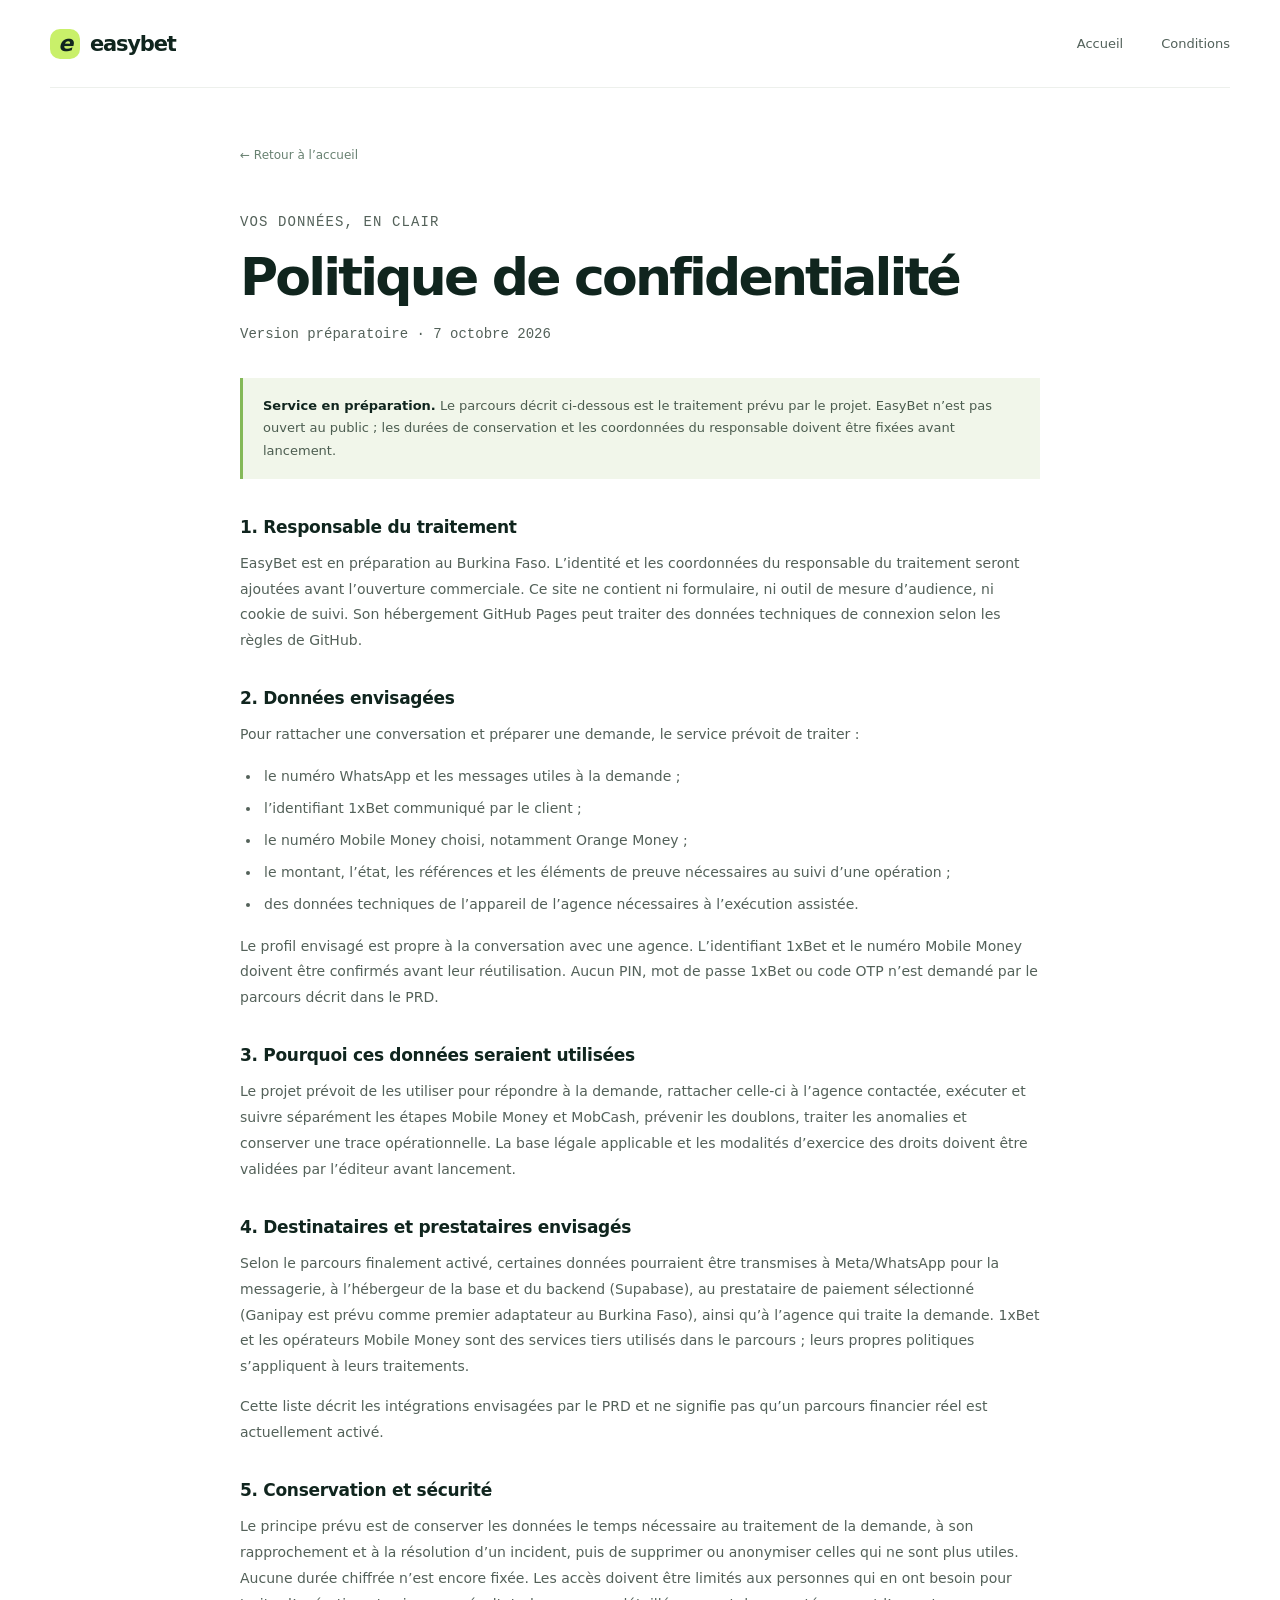
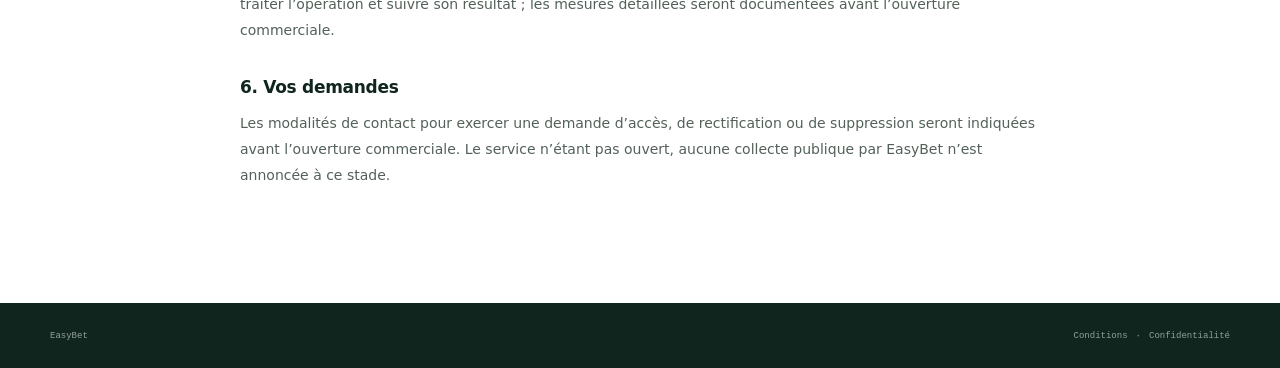
==== privacy/index.html @ e8a8ecd9 "Publish EasyBet static site" ====
<!doctype html>
<html lang="fr">
<head>
  <meta charset="utf-8">
  <meta name="viewport" content="width=device-width, initial-scale=1">
  <meta name="theme-color" content="#10251e">
  <title>Politique de confidentialité — EasyBet</title>
  <link rel="stylesheet" href="../assets/site.css">
</head>
<body class="legal-page">
  <header class="topbar wrap"><a class="brand" href="../"><span class="brand-mark">e</span> easybet</a><nav aria-label="Navigation principale"><a href="../">Accueil</a><a href="../terms/">Conditions</a></nav></header>
  <main class="legal wrap"><a class="back-link" href="../">← Retour à l’accueil</a><p class="eyebrow">VOS DONNÉES, EN CLAIR</p><h1>Politique de confidentialité</h1><p class="legal-date">Version préparatoire · 7 octobre 2026</p>
    <div class="notice"><b>Service en préparation.</b> Le parcours décrit ci-dessous est le traitement prévu par le projet. EasyBet n’est pas ouvert au public ; les durées de conservation et les coordonnées du responsable doivent être fixées avant lancement.</div>
    <h2>1. Responsable du traitement</h2><p>EasyBet est en préparation au Burkina Faso. L’identité et les coordonnées du responsable du traitement seront ajoutées avant l’ouverture commerciale. Ce site ne contient ni formulaire, ni outil de mesure d’audience, ni cookie de suivi. Son hébergement GitHub Pages peut traiter des données techniques de connexion selon les règles de GitHub.</p>
    <h2>2. Données envisagées</h2><p>Pour rattacher une conversation et préparer une demande, le service prévoit de traiter :</p><ul><li>le numéro WhatsApp et les messages utiles à la demande ;</li><li>l’identifiant 1xBet communiqué par le client ;</li><li>le numéro Mobile Money choisi, notamment Orange Money ;</li><li>le montant, l’état, les références et les éléments de preuve nécessaires au suivi d’une opération ;</li><li>des données techniques de l’appareil de l’agence nécessaires à l’exécution assistée.</li></ul><p>Le profil envisagé est propre à la conversation avec une agence. L’identifiant 1xBet et le numéro Mobile Money doivent être confirmés avant leur réutilisation. Aucun PIN, mot de passe 1xBet ou code OTP n’est demandé par le parcours décrit dans le PRD.</p>
    <h2>3. Pourquoi ces données seraient utilisées</h2><p>Le projet prévoit de les utiliser pour répondre à la demande, rattacher celle-ci à l’agence contactée, exécuter et suivre séparément les étapes Mobile Money et MobCash, prévenir les doublons, traiter les anomalies et conserver une trace opérationnelle. La base légale applicable et les modalités d’exercice des droits doivent être validées par l’éditeur avant lancement.</p>
    <h2>4. Destinataires et prestataires envisagés</h2><p>Selon le parcours finalement activé, certaines données pourraient être transmises à Meta/WhatsApp pour la messagerie, à l’hébergeur de la base et du backend (Supabase), au prestataire de paiement sélectionné (Ganipay est prévu comme premier adaptateur au Burkina Faso), ainsi qu’à l’agence qui traite la demande. 1xBet et les opérateurs Mobile Money sont des services tiers utilisés dans le parcours ; leurs propres politiques s’appliquent à leurs traitements.</p><p>Cette liste décrit les intégrations envisagées par le PRD et ne signifie pas qu’un parcours financier réel est actuellement activé.</p>
    <h2>5. Conservation et sécurité</h2><p>Le principe prévu est de conserver les données le temps nécessaire au traitement de la demande, à son rapprochement et à la résolution d’un incident, puis de supprimer ou anonymiser celles qui ne sont plus utiles. Aucune durée chiffrée n’est encore fixée. Les accès doivent être limités aux personnes qui en ont besoin pour traiter l’opération et suivre son résultat ; les mesures détaillées seront documentées avant l’ouverture commerciale.</p>
    <h2>6. Vos demandes</h2><p>Les modalités de contact pour exercer une demande d’accès, de rectification ou de suppression seront indiquées avant l’ouverture commerciale. Le service n’étant pas ouvert, aucune collecte publique par EasyBet n’est annoncée à ce stade.</p>
  </main>
  <footer class="footer"><div class="wrap footer-bottom"><a href="../">EasyBet</a><span><a href="../terms/">Conditions</a> · <a href="../privacy/">Confidentialité</a></span></div></footer>
</body>
</html>
---- assets/site.css ----
:root{--ink:#10251e;--green:#256c4b;--lime:#c9f06a;--paper:#f6f7f1;--muted:#75817b;--line:#dce3db;--white:#fff;--mono:ui-monospace,SFMono-Regular,Menlo,monospace;--body:system-ui,-apple-system,"Segoe UI",sans-serif;--display:system-ui,-apple-system,"Segoe UI",sans-serif}*{box-sizing:border-box}html{scroll-behavior:smooth}body{margin:0;background:var(--paper);color:var(--ink);font-family:var(--body);-webkit-font-smoothing:antialiased}a{color:inherit;text-decoration:none}.wrap{width:min(1180px,calc(100% - 64px));margin:auto}.topbar{height:88px;display:flex;align-items:center;justify-content:space-between}.brand{display:inline-flex;align-items:center;gap:10px;font:800 21px var(--display);letter-spacing:-1.2px}.brand-mark{width:30px;height:30px;border-radius:10px;background:var(--lime);display:inline-grid;place-items:center;color:var(--ink);font:800 22px var(--display);font-style:italic}.topbar nav{display:flex;align-items:center;gap:38px;font-size:13px;color:#52615a}.topbar nav a:hover,.footer a:hover{color:var(--green)}.topbar .nav-cta{padding:12px 17px;border:1px solid var(--line);border-radius:4px;color:var(--ink);font-weight:600}.nav-cta span{margin-left:12px;color:var(--green)}.hero{min-height:610px;display:grid;grid-template-columns:1.02fr .98fr;align-items:center;position:relative;padding:25px 0 70px}.hero-copy{padding:25px 0 0}.eyebrow{font:500 10px var(--mono);letter-spacing:1.1px;color:var(--green);margin:0 0 22px}.pulse{width:7px;height:7px;display:inline-block;background:#73bb54;border-radius:50%;margin:0 8px 1px 0;box-shadow:0 0 0 4px #73bb541a}.hero h1,.section h2,.feature-band h2,.pilot h2,.legal h1{font:700 clamp(44px,5.3vw,72px)/1.05 var(--display);letter-spacing:-4px;margin:0}.hero h1 em{color:var(--green);font-style:normal}.lede{max-width:470px;color:#5e6a63;line-height:1.75;font-size:16px;margin:25px 0 28px}.button{display:inline-flex;gap:40px;align-items:center;padding:15px 19px;background:var(--ink);color:white;border-radius:3px;font-size:13px;font-weight:600}.button span{color:var(--lime);font-size:18px}.hero-note{font:11px var(--mono);color:#839088;margin:14px 0}.phone-stage{height:475px;display:grid;place-items:center;position:relative}.orb{position:absolute;border-radius:50%;filter:blur(1px)}.orb-one{width:380px;height:380px;background:#deedcf;right:2%;top:10%}.orb-two{width:275px;height:275px;border:1px solid #b7d296;right:13%;top:20%;background:#d5e8c8a1}.phone{width:278px;height:446px;background:white;border:7px solid #172b23;border-radius:32px;position:relative;z-index:1;box-shadow:0 28px 55px #14261d24;overflow:hidden}.phone-top{height:23px;padding:4px 15px 0;display:flex;justify-content:space-between;font:9px var(--mono)}.chat-head{height:57px;border-bottom:1px solid #eef1ed;display:flex;align-items:center;padding:0 13px;gap:9px;font-size:11px}.avatar{height:31px;width:31px;background:var(--green);color:white;display:grid;place-items:center;border-radius:50%;font:700 18px var(--display)}.chat-head b,.chat-head small,.status-card b,.status-card small{display:block}.chat-head small{font-size:9px;color:#8b948e;margin-top:3px}.dots{margin-left:auto;color:#789080;letter-spacing:2px}.chat-body{height:318px;background:#edf3eb;padding:14px 10px;display:flex;flex-direction:column;gap:9px}.day{text-align:center;font:8px var(--mono);color:#87958b;margin:2px 0 4px}.bubble{position:relative;max-width:86%;padding:9px 10px 18px;border-radius:10px;font-size:10px;line-height:1.45;box-shadow:0 1px 1px #0000000d}.bubble small{position:absolute;right:7px;bottom:4px;font:7px var(--mono);color:#92a097}.incoming{background:white;align-self:flex-start;border-top-left-radius:3px}.outgoing{background:#d8f5b8;align-self:flex-end;border-top-right-radius:3px}.status-card{display:flex;align-items:center;gap:8px;background:#fff;border:1px solid #dce5da;border-radius:8px;padding:9px;margin-top:1px}.status-icon{width:24px;height:24px;border-radius:50%;display:grid;place-items:center;background:#f4f8ee;color:var(--green);font-weight:700}.status-card b{font-size:9px}.status-card small{font-size:8px;color:#849087;margin-top:3px}.chat-input{height:42px;display:flex;align-items:center;justify-content:space-between;padding:0 10px;font-size:9px;color:#a1aaa3}.send{width:23px;height:23px;display:grid;place-items:center;border-radius:50%;background:var(--green);color:white;font-size:15px}.float-tag{position:absolute;z-index:2;right:0;bottom:33px;padding:12px 14px;background:#fff;border-radius:4px;box-shadow:0 12px 30px #12251c19;font-size:10px;font-weight:600}.float-tag span{color:#68a249;margin-right:7px}.hero-index{position:absolute;left:0;bottom:28px;display:flex;align-items:center;gap:10px;font:9px var(--mono);color:#839088}.index-line{width:75px;height:1px;background:#b5c0b7}.hero-index span:first-child{color:var(--green)}.trust-strip{background:#e9eee6;border-top:1px solid #e1e8dd;border-bottom:1px solid #e1e8dd}.trust-inner{height:83px;display:flex;align-items:center;gap:26px;color:#627067}.trust-inner>span{font:9px var(--mono);letter-spacing:.8px;margin-right:auto}.trust-inner b{font:600 13px var(--display);color:var(--ink)}.trust-inner i{height:4px;width:4px;border-radius:50%;background:#a5b39f}.section{padding-top:110px;padding-bottom:120px}.section-heading{display:flex;align-items:end;justify-content:space-between;margin-bottom:50px}.section-heading .eyebrow{margin-bottom:18px}.section h2{font-size:50px;letter-spacing:-2.7px}.steps{display:grid;grid-template-columns:repeat(3,1fr);border-top:1px solid var(--line)}.steps article{position:relative;padding:28px 32px 0 0;min-height:230px}.steps article+article{padding-left:32px;border-left:1px solid var(--line)}.step-no{font:10px var(--mono);color:#94a096}.step-icon{width:43px;height:43px;border:1px solid #cad5c9;border-radius:50%;display:grid;place-items:center;color:var(--green);font-size:20px;margin:25px 0 18px}.steps h3{font:700 17px var(--display);margin:0 0 10px}.steps p{max-width:290px;font-size:13px;line-height:1.7;color:#758078;margin:0}.feature-band{background:var(--ink);color:white;padding:90px 0 100px;overflow:hidden}.feature-grid{display:grid;grid-template-columns:1fr 1fr .8fr;align-items:center;gap:45px}.feature-band .eyebrow{color:var(--lime)}.feature-band h2{font-size:47px;letter-spacing:-2.7px}.feature-copy>p{color:#c2cdc4;font-size:14px;line-height:1.8;margin:0 0 28px;max-width:420px}.feature-points{display:grid;gap:13px;font-size:11px;color:#e4eae4}.feature-points b{font:10px var(--mono);color:var(--lime);margin-right:11px}.feature-graphic{height:265px;position:relative;display:grid;place-items:center}.ring{position:absolute;border:1px solid #658071;border-radius:50%;aspect-ratio:1}.ring-a{width:128px}.ring-b{width:195px;border-style:dashed}.ring-c{width:258px;border-color:#314b3d}.graphic-core{width:62px;height:62px;background:var(--lime);border-radius:20px;display:grid;place-items:center;font:800 39px var(--display);font-style:italic;color:var(--ink);z-index:1}.graphic-label{position:absolute;font:8px var(--mono);letter-spacing:1px;color:#b4c8b7;background:var(--ink);padding:5px}.label-top{top:17px;right:21px}.label-bottom{bottom:20px;left:2px}.pilot{padding-top:100px;padding-bottom:105px}.pilot-card{background:#e8eedf;border-radius:5px;padding:45px 55px;display:flex;justify-content:space-between;align-items:center;min-height:240px}.pilot-card .eyebrow{margin-bottom:14px}.pilot h2{font-size:34px;letter-spacing:-1.6px}.pilot-card p:not(.eyebrow){max-width:630px;color:#66746a;line-height:1.7;font-size:13px;margin:13px 0 0}.pilot-stamp{width:87px;height:87px;border:1px solid #b0c09e;border-radius:50%;display:flex;flex-direction:column;align-items:center;justify-content:center;transform:rotate(-9deg);color:var(--green)}.pilot-stamp span{font:800 24px var(--display);letter-spacing:-2px}.pilot-stamp small{font:7px var(--mono);text-align:center;letter-spacing:.6px}.footer{background:#10251e;color:white;padding:34px 0 0}.footer-top{display:flex;align-items:center;padding-bottom:30px;border-bottom:1px solid #ffffff24}.footer .brand{font-size:18px}.footer .brand-mark{width:26px;height:26px;font-size:19px}.footer-top>p{color:#a7b6aa;font-size:11px;margin-left:25px}.footer-top nav{margin-left:auto;display:flex;gap:24px;font-size:10px;color:#c4cec5}.footer-bottom{min-height:54px;display:flex;align-items:center;justify-content:space-between;color:#91a196;font:9px var(--mono)}.footer-bottom a{color:inherit}.legal-page{background:#fff}.legal-page .topbar{border-bottom:1px solid #edf0ec}.legal{max-width:800px;padding:56px 0 100px}.back-link{font-size:12px;color:#688171;display:inline-block;margin-bottom:48px}.legal .eyebrow{margin-bottom:14px}.legal h1{font-size:52px;letter-spacing:-2.8px}.legal-date{font:10px var(--mono);color:#849088;margin:18px 0 30px}.notice{padding:17px 20px;background:#f1f6ea;border-left:3px solid #84b958;font-size:13px;line-height:1.7;color:#4c5d50;margin-bottom:38px}.notice b{color:var(--ink)}.legal h2{font:700 17px var(--display);letter-spacing:-.3px;margin:34px 0 10px}.legal p,.legal li{font-size:14px;line-height:1.85;color:#536159}.legal ul{padding-left:21px}.legal li{padding-left:3px;margin:6px 0}.legal-contact{border-top:1px solid #e1e7e1;margin-top:42px;padding-top:22px}.legal-contact b{font:700 12px var(--display)}.legal-contact p{font-size:12px;color:#77837b}.legal-page .footer{padding:0}.legal-page .footer-bottom{min-height:65px}.legal-page .footer-bottom span{display:flex;gap:8px;align-items:center}

@media(max-width:760px){.wrap{width:min(100% - 38px,560px)}.topbar{height:70px}.topbar nav{gap:16px}.topbar nav>a:not(.nav-cta){display:none}.topbar .nav-cta{font-size:11px;padding:10px 12px}.hero{grid-template-columns:1fr;padding-top:36px;padding-bottom:62px}.hero-copy{padding-top:0}.hero h1{font-size:49px;letter-spacing:-2.8px}.lede{font-size:14px}.phone-stage{height:440px;margin-top:8px}.orb-one{right:6%;width:320px;height:320px}.orb-two{right:15%;width:245px;height:245px}.phone{transform:scale(.93)}.float-tag{right:1%;bottom:10px}.hero-index{bottom:15px}.trust-inner{height:auto;padding:20px 0;flex-wrap:wrap;gap:12px 17px}.trust-inner>span{width:100%;margin-bottom:3px}.trust-inner b{font-size:11px}.section{padding-top:76px;padding-bottom:80px}.section-heading{display:block;margin-bottom:30px}.section h2{font-size:42px}.steps{grid-template-columns:1fr}.steps article,.steps article+article{min-height:0;padding:22px 0 25px;border-left:0;border-bottom:1px solid var(--line)}.step-icon{margin:14px 0}.steps p{max-width:440px}.feature-band{padding:70px 0}.feature-grid{grid-template-columns:1fr;gap:30px}.feature-band h2{font-size:42px}.feature-graphic{height:225px;grid-row:3}.ring-a{width:112px}.ring-b{width:170px}.ring-c{width:225px}.pilot{padding:65px 0}.pilot-card{padding:31px 25px;align-items:flex-start;gap:20px}.pilot h2{font-size:28px}.pilot-card p:not(.eyebrow){font-size:12px}.pilot-stamp{flex:0 0 66px;width:66px;height:66px}.pilot-stamp span{font-size:18px}.pilot-stamp small{font-size:6px}.footer-top{align-items:flex-start;flex-wrap:wrap;gap:9px}.footer-top>p{width:100%;order:2;margin:2px 0 8px}.footer-top nav{margin-left:auto;gap:13px;align-self:center;font-size:9px}.footer-bottom{font-size:8px}.legal{padding:37px 0 70px}.back-link{margin-bottom:36px}.legal h1{font-size:40px;letter-spacing:-2px}.legal p,.legal li{font-size:13px}}

@media(prefers-reduced-motion:reduce){html{scroll-behavior:auto}}
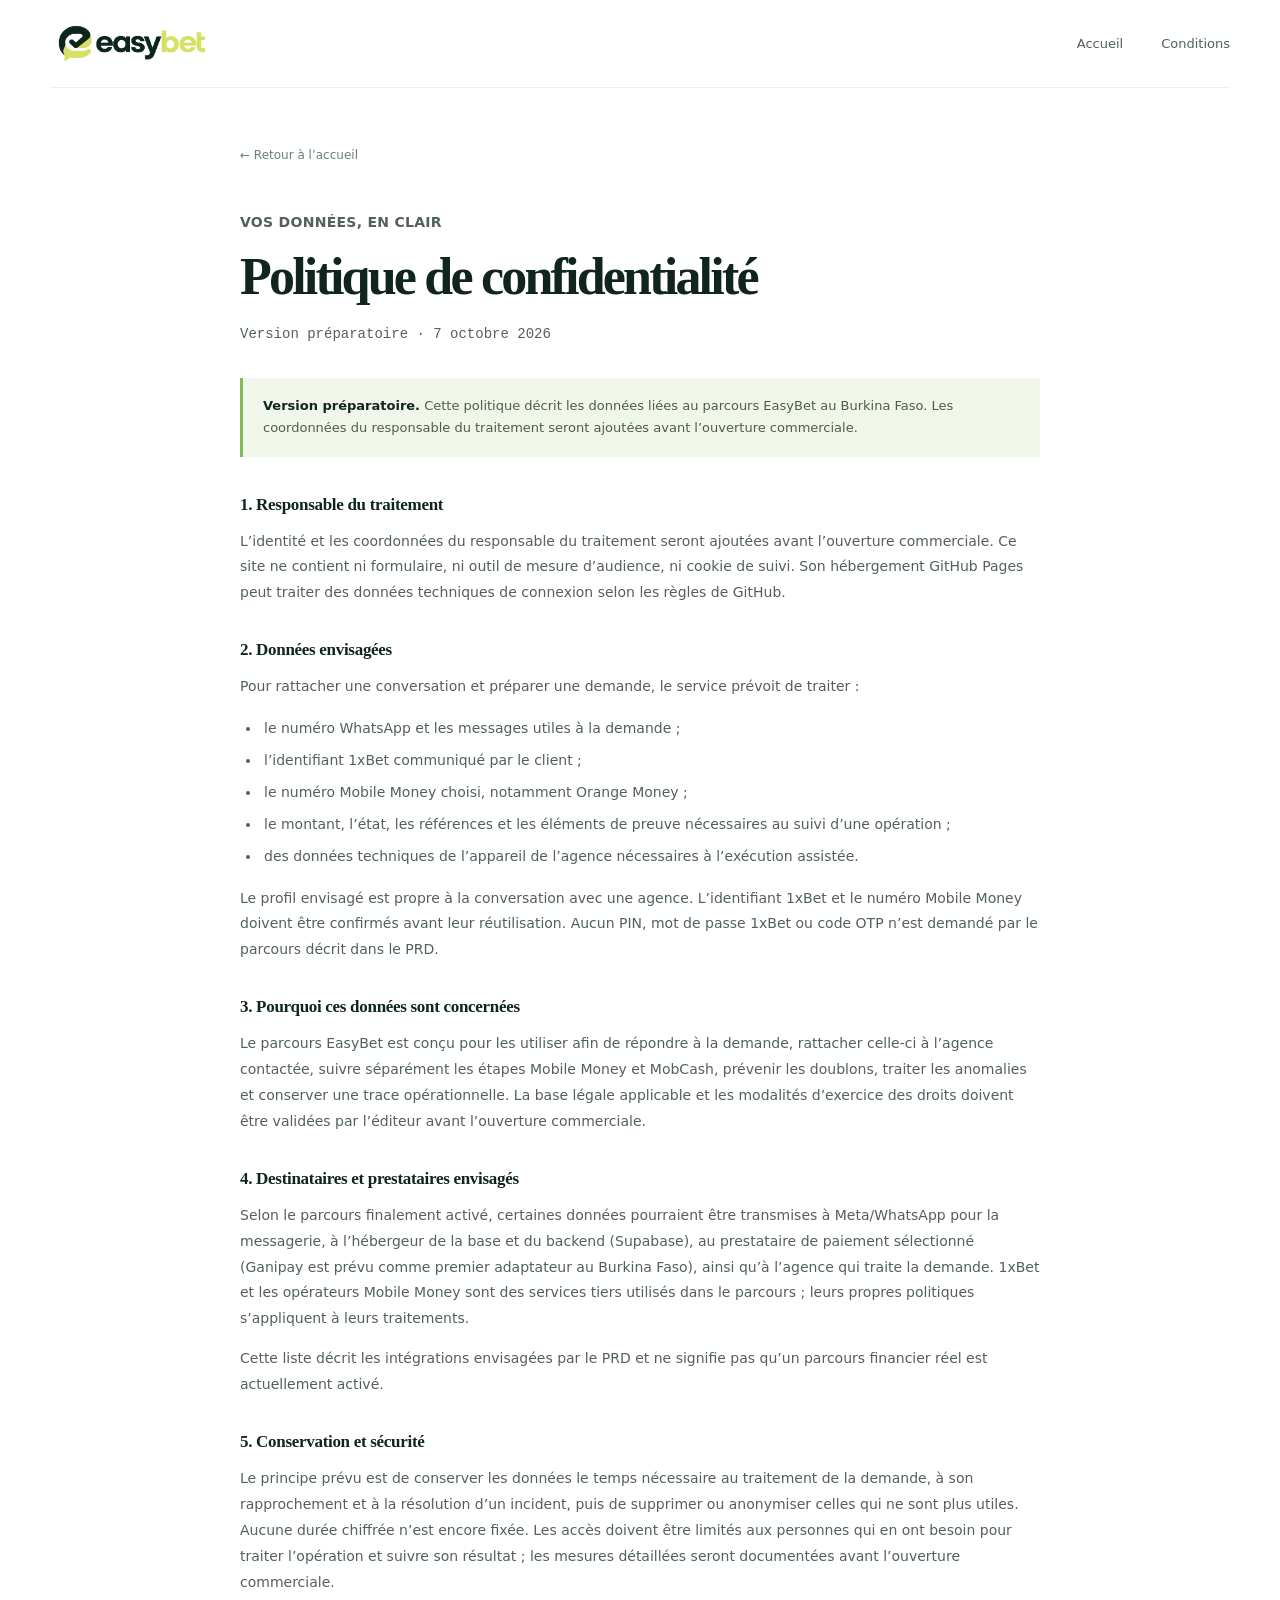
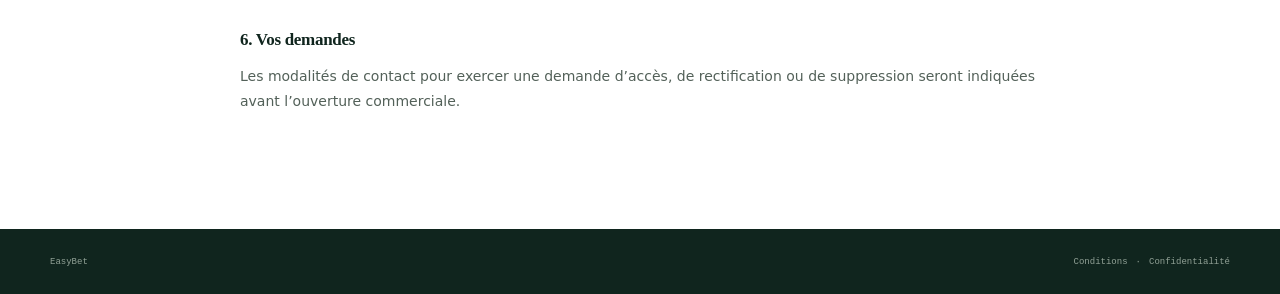
==== commit e4fc5ac7: "Refresh EasyBet landing and branding" ====
--- a/privacy/index.html
+++ b/privacy/index.html
@@ -8,15 +8,15 @@
   <link rel="stylesheet" href="../assets/site.css">
 </head>
 <body class="legal-page">
-  <header class="topbar wrap"><a class="brand" href="../"><span class="brand-mark">e</span> easybet</a><nav aria-label="Navigation principale"><a href="../">Accueil</a><a href="../terms/">Conditions</a></nav></header>
+  <header class="topbar wrap"><a class="brand brand-image" href="../"><img src="../assets/easybet-logo.png" width="2172" height="724" alt="EasyBet"></a><nav aria-label="Navigation principale"><a href="../">Accueil</a><a href="../terms/">Conditions</a></nav></header>
   <main class="legal wrap"><a class="back-link" href="../">← Retour à l’accueil</a><p class="eyebrow">VOS DONNÉES, EN CLAIR</p><h1>Politique de confidentialité</h1><p class="legal-date">Version préparatoire · 7 octobre 2026</p>
-    <div class="notice"><b>Service en préparation.</b> Le parcours décrit ci-dessous est le traitement prévu par le projet. EasyBet n’est pas ouvert au public ; les durées de conservation et les coordonnées du responsable doivent être fixées avant lancement.</div>
-    <h2>1. Responsable du traitement</h2><p>EasyBet est en préparation au Burkina Faso. L’identité et les coordonnées du responsable du traitement seront ajoutées avant l’ouverture commerciale. Ce site ne contient ni formulaire, ni outil de mesure d’audience, ni cookie de suivi. Son hébergement GitHub Pages peut traiter des données techniques de connexion selon les règles de GitHub.</p>
+    <div class="notice"><b>Version préparatoire.</b> Cette politique décrit les données liées au parcours EasyBet au Burkina Faso. Les coordonnées du responsable du traitement seront ajoutées avant l’ouverture commerciale.</div>
+    <h2>1. Responsable du traitement</h2><p>L’identité et les coordonnées du responsable du traitement seront ajoutées avant l’ouverture commerciale. Ce site ne contient ni formulaire, ni outil de mesure d’audience, ni cookie de suivi. Son hébergement GitHub Pages peut traiter des données techniques de connexion selon les règles de GitHub.</p>
     <h2>2. Données envisagées</h2><p>Pour rattacher une conversation et préparer une demande, le service prévoit de traiter :</p><ul><li>le numéro WhatsApp et les messages utiles à la demande ;</li><li>l’identifiant 1xBet communiqué par le client ;</li><li>le numéro Mobile Money choisi, notamment Orange Money ;</li><li>le montant, l’état, les références et les éléments de preuve nécessaires au suivi d’une opération ;</li><li>des données techniques de l’appareil de l’agence nécessaires à l’exécution assistée.</li></ul><p>Le profil envisagé est propre à la conversation avec une agence. L’identifiant 1xBet et le numéro Mobile Money doivent être confirmés avant leur réutilisation. Aucun PIN, mot de passe 1xBet ou code OTP n’est demandé par le parcours décrit dans le PRD.</p>
-    <h2>3. Pourquoi ces données seraient utilisées</h2><p>Le projet prévoit de les utiliser pour répondre à la demande, rattacher celle-ci à l’agence contactée, exécuter et suivre séparément les étapes Mobile Money et MobCash, prévenir les doublons, traiter les anomalies et conserver une trace opérationnelle. La base légale applicable et les modalités d’exercice des droits doivent être validées par l’éditeur avant lancement.</p>
+    <h2>3. Pourquoi ces données sont concernées</h2><p>Le parcours EasyBet est conçu pour les utiliser afin de répondre à la demande, rattacher celle-ci à l’agence contactée, suivre séparément les étapes Mobile Money et MobCash, prévenir les doublons, traiter les anomalies et conserver une trace opérationnelle. La base légale applicable et les modalités d’exercice des droits doivent être validées par l’éditeur avant l’ouverture commerciale.</p>
     <h2>4. Destinataires et prestataires envisagés</h2><p>Selon le parcours finalement activé, certaines données pourraient être transmises à Meta/WhatsApp pour la messagerie, à l’hébergeur de la base et du backend (Supabase), au prestataire de paiement sélectionné (Ganipay est prévu comme premier adaptateur au Burkina Faso), ainsi qu’à l’agence qui traite la demande. 1xBet et les opérateurs Mobile Money sont des services tiers utilisés dans le parcours ; leurs propres politiques s’appliquent à leurs traitements.</p><p>Cette liste décrit les intégrations envisagées par le PRD et ne signifie pas qu’un parcours financier réel est actuellement activé.</p>
     <h2>5. Conservation et sécurité</h2><p>Le principe prévu est de conserver les données le temps nécessaire au traitement de la demande, à son rapprochement et à la résolution d’un incident, puis de supprimer ou anonymiser celles qui ne sont plus utiles. Aucune durée chiffrée n’est encore fixée. Les accès doivent être limités aux personnes qui en ont besoin pour traiter l’opération et suivre son résultat ; les mesures détaillées seront documentées avant l’ouverture commerciale.</p>
-    <h2>6. Vos demandes</h2><p>Les modalités de contact pour exercer une demande d’accès, de rectification ou de suppression seront indiquées avant l’ouverture commerciale. Le service n’étant pas ouvert, aucune collecte publique par EasyBet n’est annoncée à ce stade.</p>
+    <h2>6. Vos demandes</h2><p>Les modalités de contact pour exercer une demande d’accès, de rectification ou de suppression seront indiquées avant l’ouverture commerciale.</p>
   </main>
   <footer class="footer"><div class="wrap footer-bottom"><a href="../">EasyBet</a><span><a href="../terms/">Conditions</a> · <a href="../privacy/">Confidentialité</a></span></div></footer>
 </body>
--- a/assets/site.css
+++ b/assets/site.css
@@ -1,5 +1,42 @@
-:root{--ink:#10251e;--green:#256c4b;--lime:#c9f06a;--paper:#f6f7f1;--muted:#75817b;--line:#dce3db;--white:#fff;--mono:ui-monospace,SFMono-Regular,Menlo,monospace;--body:system-ui,-apple-system,"Segoe UI",sans-serif;--display:system-ui,-apple-system,"Segoe UI",sans-serif}*{box-sizing:border-box}html{scroll-behavior:smooth}body{margin:0;background:var(--paper);color:var(--ink);font-family:var(--body);-webkit-font-smoothing:antialiased}a{color:inherit;text-decoration:none}.wrap{width:min(1180px,calc(100% - 64px));margin:auto}.topbar{height:88px;display:flex;align-items:center;justify-content:space-between}.brand{display:inline-flex;align-items:center;gap:10px;font:800 21px var(--display);letter-spacing:-1.2px}.brand-mark{width:30px;height:30px;border-radius:10px;background:var(--lime);display:inline-grid;place-items:center;color:var(--ink);font:800 22px var(--display);font-style:italic}.topbar nav{display:flex;align-items:center;gap:38px;font-size:13px;color:#52615a}.topbar nav a:hover,.footer a:hover{color:var(--green)}.topbar .nav-cta{padding:12px 17px;border:1px solid var(--line);border-radius:4px;color:var(--ink);font-weight:600}.nav-cta span{margin-left:12px;color:var(--green)}.hero{min-height:610px;display:grid;grid-template-columns:1.02fr .98fr;align-items:center;position:relative;padding:25px 0 70px}.hero-copy{padding:25px 0 0}.eyebrow{font:500 10px var(--mono);letter-spacing:1.1px;color:var(--green);margin:0 0 22px}.pulse{width:7px;height:7px;display:inline-block;background:#73bb54;border-radius:50%;margin:0 8px 1px 0;box-shadow:0 0 0 4px #73bb541a}.hero h1,.section h2,.feature-band h2,.pilot h2,.legal h1{font:700 clamp(44px,5.3vw,72px)/1.05 var(--display);letter-spacing:-4px;margin:0}.hero h1 em{color:var(--green);font-style:normal}.lede{max-width:470px;color:#5e6a63;line-height:1.75;font-size:16px;margin:25px 0 28px}.button{display:inline-flex;gap:40px;align-items:center;padding:15px 19px;background:var(--ink);color:white;border-radius:3px;font-size:13px;font-weight:600}.button span{color:var(--lime);font-size:18px}.hero-note{font:11px var(--mono);color:#839088;margin:14px 0}.phone-stage{height:475px;display:grid;place-items:center;position:relative}.orb{position:absolute;border-radius:50%;filter:blur(1px)}.orb-one{width:380px;height:380px;background:#deedcf;right:2%;top:10%}.orb-two{width:275px;height:275px;border:1px solid #b7d296;right:13%;top:20%;background:#d5e8c8a1}.phone{width:278px;height:446px;background:white;border:7px solid #172b23;border-radius:32px;position:relative;z-index:1;box-shadow:0 28px 55px #14261d24;overflow:hidden}.phone-top{height:23px;padding:4px 15px 0;display:flex;justify-content:space-between;font:9px var(--mono)}.chat-head{height:57px;border-bottom:1px solid #eef1ed;display:flex;align-items:center;padding:0 13px;gap:9px;font-size:11px}.avatar{height:31px;width:31px;background:var(--green);color:white;display:grid;place-items:center;border-radius:50%;font:700 18px var(--display)}.chat-head b,.chat-head small,.status-card b,.status-card small{display:block}.chat-head small{font-size:9px;color:#8b948e;margin-top:3px}.dots{margin-left:auto;color:#789080;letter-spacing:2px}.chat-body{height:318px;background:#edf3eb;padding:14px 10px;display:flex;flex-direction:column;gap:9px}.day{text-align:center;font:8px var(--mono);color:#87958b;margin:2px 0 4px}.bubble{position:relative;max-width:86%;padding:9px 10px 18px;border-radius:10px;font-size:10px;line-height:1.45;box-shadow:0 1px 1px #0000000d}.bubble small{position:absolute;right:7px;bottom:4px;font:7px var(--mono);color:#92a097}.incoming{background:white;align-self:flex-start;border-top-left-radius:3px}.outgoing{background:#d8f5b8;align-self:flex-end;border-top-right-radius:3px}.status-card{display:flex;align-items:center;gap:8px;background:#fff;border:1px solid #dce5da;border-radius:8px;padding:9px;margin-top:1px}.status-icon{width:24px;height:24px;border-radius:50%;display:grid;place-items:center;background:#f4f8ee;color:var(--green);font-weight:700}.status-card b{font-size:9px}.status-card small{font-size:8px;color:#849087;margin-top:3px}.chat-input{height:42px;display:flex;align-items:center;justify-content:space-between;padding:0 10px;font-size:9px;color:#a1aaa3}.send{width:23px;height:23px;display:grid;place-items:center;border-radius:50%;background:var(--green);color:white;font-size:15px}.float-tag{position:absolute;z-index:2;right:0;bottom:33px;padding:12px 14px;background:#fff;border-radius:4px;box-shadow:0 12px 30px #12251c19;font-size:10px;font-weight:600}.float-tag span{color:#68a249;margin-right:7px}.hero-index{position:absolute;left:0;bottom:28px;display:flex;align-items:center;gap:10px;font:9px var(--mono);color:#839088}.index-line{width:75px;height:1px;background:#b5c0b7}.hero-index span:first-child{color:var(--green)}.trust-strip{background:#e9eee6;border-top:1px solid #e1e8dd;border-bottom:1px solid #e1e8dd}.trust-inner{height:83px;display:flex;align-items:center;gap:26px;color:#627067}.trust-inner>span{font:9px var(--mono);letter-spacing:.8px;margin-right:auto}.trust-inner b{font:600 13px var(--display);color:var(--ink)}.trust-inner i{height:4px;width:4px;border-radius:50%;background:#a5b39f}.section{padding-top:110px;padding-bottom:120px}.section-heading{display:flex;align-items:end;justify-content:space-between;margin-bottom:50px}.section-heading .eyebrow{margin-bottom:18px}.section h2{font-size:50px;letter-spacing:-2.7px}.steps{display:grid;grid-template-columns:repeat(3,1fr);border-top:1px solid var(--line)}.steps article{position:relative;padding:28px 32px 0 0;min-height:230px}.steps article+article{padding-left:32px;border-left:1px solid var(--line)}.step-no{font:10px var(--mono);color:#94a096}.step-icon{width:43px;height:43px;border:1px solid #cad5c9;border-radius:50%;display:grid;place-items:center;color:var(--green);font-size:20px;margin:25px 0 18px}.steps h3{font:700 17px var(--display);margin:0 0 10px}.steps p{max-width:290px;font-size:13px;line-height:1.7;color:#758078;margin:0}.feature-band{background:var(--ink);color:white;padding:90px 0 100px;overflow:hidden}.feature-grid{display:grid;grid-template-columns:1fr 1fr .8fr;align-items:center;gap:45px}.feature-band .eyebrow{color:var(--lime)}.feature-band h2{font-size:47px;letter-spacing:-2.7px}.feature-copy>p{color:#c2cdc4;font-size:14px;line-height:1.8;margin:0 0 28px;max-width:420px}.feature-points{display:grid;gap:13px;font-size:11px;color:#e4eae4}.feature-points b{font:10px var(--mono);color:var(--lime);margin-right:11px}.feature-graphic{height:265px;position:relative;display:grid;place-items:center}.ring{position:absolute;border:1px solid #658071;border-radius:50%;aspect-ratio:1}.ring-a{width:128px}.ring-b{width:195px;border-style:dashed}.ring-c{width:258px;border-color:#314b3d}.graphic-core{width:62px;height:62px;background:var(--lime);border-radius:20px;display:grid;place-items:center;font:800 39px var(--display);font-style:italic;color:var(--ink);z-index:1}.graphic-label{position:absolute;font:8px var(--mono);letter-spacing:1px;color:#b4c8b7;background:var(--ink);padding:5px}.label-top{top:17px;right:21px}.label-bottom{bottom:20px;left:2px}.pilot{padding-top:100px;padding-bottom:105px}.pilot-card{background:#e8eedf;border-radius:5px;padding:45px 55px;display:flex;justify-content:space-between;align-items:center;min-height:240px}.pilot-card .eyebrow{margin-bottom:14px}.pilot h2{font-size:34px;letter-spacing:-1.6px}.pilot-card p:not(.eyebrow){max-width:630px;color:#66746a;line-height:1.7;font-size:13px;margin:13px 0 0}.pilot-stamp{width:87px;height:87px;border:1px solid #b0c09e;border-radius:50%;display:flex;flex-direction:column;align-items:center;justify-content:center;transform:rotate(-9deg);color:var(--green)}.pilot-stamp span{font:800 24px var(--display);letter-spacing:-2px}.pilot-stamp small{font:7px var(--mono);text-align:center;letter-spacing:.6px}.footer{background:#10251e;color:white;padding:34px 0 0}.footer-top{display:flex;align-items:center;padding-bottom:30px;border-bottom:1px solid #ffffff24}.footer .brand{font-size:18px}.footer .brand-mark{width:26px;height:26px;font-size:19px}.footer-top>p{color:#a7b6aa;font-size:11px;margin-left:25px}.footer-top nav{margin-left:auto;display:flex;gap:24px;font-size:10px;color:#c4cec5}.footer-bottom{min-height:54px;display:flex;align-items:center;justify-content:space-between;color:#91a196;font:9px var(--mono)}.footer-bottom a{color:inherit}.legal-page{background:#fff}.legal-page .topbar{border-bottom:1px solid #edf0ec}.legal{max-width:800px;padding:56px 0 100px}.back-link{font-size:12px;color:#688171;display:inline-block;margin-bottom:48px}.legal .eyebrow{margin-bottom:14px}.legal h1{font-size:52px;letter-spacing:-2.8px}.legal-date{font:10px var(--mono);color:#849088;margin:18px 0 30px}.notice{padding:17px 20px;background:#f1f6ea;border-left:3px solid #84b958;font-size:13px;line-height:1.7;color:#4c5d50;margin-bottom:38px}.notice b{color:var(--ink)}.legal h2{font:700 17px var(--display);letter-spacing:-.3px;margin:34px 0 10px}.legal p,.legal li{font-size:14px;line-height:1.85;color:#536159}.legal ul{padding-left:21px}.legal li{padding-left:3px;margin:6px 0}.legal-contact{border-top:1px solid #e1e7e1;margin-top:42px;padding-top:22px}.legal-contact b{font:700 12px var(--display)}.legal-contact p{font-size:12px;color:#77837b}.legal-page .footer{padding:0}.legal-page .footer-bottom{min-height:65px}.legal-page .footer-bottom span{display:flex;gap:8px;align-items:center}
+:root{--ink:#10251e;--green:#256c4b;--lime:#c9f06a;--paper:#f6f7f1;--muted:#75817b;--line:#dce3db;--white:#fff;--mono:ui-monospace,SFMono-Regular,Menlo,monospace;--body:system-ui,-apple-system,"Segoe UI",sans-serif;--display:system-ui,-apple-system,"Segoe UI",sans-serif}*{box-sizing:border-box}html{scroll-behavior:smooth}body{margin:0;background:var(--paper);color:var(--ink);font-family:var(--body);-webkit-font-smoothing:antialiased}a{color:inherit;text-decoration:none}.wrap{width:min(1180px,calc(100% - 64px));margin:auto}.topbar{height:88px;display:flex;align-items:center;justify-content:space-between}.brand{display:inline-flex;align-items:center;gap:10px;font:800 21px var(--display);letter-spacing:-1.2px}.topbar nav{display:flex;align-items:center;gap:38px;font-size:13px;color:#52615a}.topbar nav a:hover,.footer a:hover{color:var(--green)}.topbar .nav-cta{padding:12px 17px;border:1px solid var(--line);border-radius:4px;color:var(--ink);font-weight:600}.nav-cta span{margin-left:12px;color:var(--green)}.hero{min-height:610px;display:grid;grid-template-columns:1.02fr .98fr;align-items:center;position:relative;padding:25px 0 70px}.hero-copy{padding:25px 0 0}.eyebrow{font:500 10px var(--mono);letter-spacing:1.1px;color:var(--green);margin:0 0 22px}.pulse{width:7px;height:7px;display:inline-block;background:#73bb54;border-radius:50%;margin:0 8px 1px 0;box-shadow:0 0 0 4px #73bb541a}.hero h1,.section h2,.feature-band h2,.pilot h2,.legal h1{font:700 clamp(44px,5.3vw,72px)/1.05 var(--display);letter-spacing:-4px;margin:0}.hero h1 em{color:var(--green);font-style:normal}.lede{max-width:470px;color:#5e6a63;line-height:1.75;font-size:16px;margin:25px 0 28px}.button{display:inline-flex;gap:40px;align-items:center;padding:15px 19px;background:var(--ink);color:white;border-radius:3px;font-size:13px;font-weight:600}.button span{color:var(--lime);font-size:18px}.hero-note{font:11px var(--mono);color:#839088;margin:14px 0}.phone-stage{height:475px;display:grid;place-items:center;position:relative}.orb{position:absolute;border-radius:50%;filter:blur(1px)}.orb-one{width:380px;height:380px;background:#deedcf;right:2%;top:10%}.orb-two{width:275px;height:275px;border:1px solid #b7d296;right:13%;top:20%;background:#d5e8c8a1}.phone{width:278px;height:446px;background:white;border:7px solid #172b23;border-radius:32px;position:relative;z-index:1;box-shadow:0 28px 55px #14261d24;overflow:hidden}.phone-top{height:23px;padding:4px 15px 0;display:flex;justify-content:space-between;font:9px var(--mono)}.chat-head{height:57px;border-bottom:1px solid #eef1ed;display:flex;align-items:center;padding:0 13px;gap:9px;font-size:11px}.avatar{height:31px;width:31px;background:var(--green);color:white;display:grid;place-items:center;border-radius:50%;font:700 18px var(--display)}.chat-head b,.chat-head small,.status-card b,.status-card small{display:block}.chat-head small{font-size:9px;color:#8b948e;margin-top:3px}.dots{margin-left:auto;color:#789080;letter-spacing:2px}.chat-body{height:318px;background:#edf3eb;padding:14px 10px;display:flex;flex-direction:column;gap:9px}.day{text-align:center;font:8px var(--mono);color:#87958b;margin:2px 0 4px}.bubble{position:relative;max-width:86%;padding:9px 10px 18px;border-radius:10px;font-size:10px;line-height:1.45;box-shadow:0 1px 1px #0000000d}.bubble small{position:absolute;right:7px;bottom:4px;font:7px var(--mono);color:#92a097}.incoming{background:white;align-self:flex-start;border-top-left-radius:3px}.outgoing{background:#d8f5b8;align-self:flex-end;border-top-right-radius:3px}.status-card{display:flex;align-items:center;gap:8px;background:#fff;border:1px solid #dce5da;border-radius:8px;padding:9px;margin-top:1px}.status-icon{width:24px;height:24px;border-radius:50%;display:grid;place-items:center;background:#f4f8ee;color:var(--green);font-weight:700}.status-card b{font-size:9px}.status-card small{font-size:8px;color:#849087;margin-top:3px}.chat-input{height:42px;display:flex;align-items:center;justify-content:space-between;padding:0 10px;font-size:9px;color:#a1aaa3}.send{width:23px;height:23px;display:grid;place-items:center;border-radius:50%;background:var(--green);color:white;font-size:15px}.float-tag{position:absolute;z-index:2;right:0;bottom:33px;padding:12px 14px;background:#fff;border-radius:4px;box-shadow:0 12px 30px #12251c19;font-size:10px;font-weight:600}.float-tag span{color:#68a249;margin-right:7px}.hero-index{position:absolute;left:0;bottom:28px;display:flex;align-items:center;gap:10px;font:9px var(--mono);color:#839088}.index-line{width:75px;height:1px;background:#b5c0b7}.hero-index span:first-child{color:var(--green)}.trust-strip{background:#e9eee6;border-top:1px solid #e1e8dd;border-bottom:1px solid #e1e8dd}.trust-inner{height:83px;display:flex;align-items:center;gap:26px;color:#627067}.trust-inner>span{font:9px var(--mono);letter-spacing:.8px;margin-right:auto}.trust-inner b{font:600 13px var(--display);color:var(--ink)}.trust-inner i{height:4px;width:4px;border-radius:50%;background:#a5b39f}.section{padding-top:110px;padding-bottom:120px}.section-heading{display:flex;align-items:end;justify-content:space-between;margin-bottom:50px}.section-heading .eyebrow{margin-bottom:18px}.section h2{font-size:50px;letter-spacing:-2.7px}.steps{display:grid;grid-template-columns:repeat(3,1fr);border-top:1px solid var(--line)}.steps article{position:relative;padding:28px 32px 0 0;min-height:230px}.steps article+article{padding-left:32px;border-left:1px solid var(--line)}.step-no{font:10px var(--mono);color:#94a096}.step-icon{width:43px;height:43px;border:1px solid #cad5c9;border-radius:50%;display:grid;place-items:center;color:var(--green);font-size:20px;margin:25px 0 18px}.steps h3{font:700 17px var(--display);margin:0 0 10px}.steps p{max-width:290px;font-size:13px;line-height:1.7;color:#758078;margin:0}.feature-band{background:var(--ink);color:white;padding:90px 0 100px;overflow:hidden}.feature-grid{display:grid;grid-template-columns:1fr 1fr .8fr;align-items:center;gap:45px}.feature-band .eyebrow{color:var(--lime)}.feature-band h2{font-size:47px;letter-spacing:-2.7px}.feature-copy>p{color:#c2cdc4;font-size:14px;line-height:1.8;margin:0 0 28px;max-width:420px}.feature-points{display:grid;gap:13px;font-size:11px;color:#e4eae4}.feature-points b{font:10px var(--mono);color:var(--lime);margin-right:11px}.feature-graphic{height:265px;position:relative;display:grid;place-items:center}.ring{position:absolute;border:1px solid #658071;border-radius:50%;aspect-ratio:1}.ring-a{width:128px}.ring-b{width:195px;border-style:dashed}.ring-c{width:258px;border-color:#314b3d}.graphic-core{width:62px;height:62px;background:var(--lime);border-radius:20px;display:grid;place-items:center;font:800 39px var(--display);font-style:italic;color:var(--ink);z-index:1}.graphic-label{position:absolute;font:8px var(--mono);letter-spacing:1px;color:#b4c8b7;background:var(--ink);padding:5px}.label-top{top:17px;right:21px}.label-bottom{bottom:20px;left:2px}.pilot{padding-top:100px;padding-bottom:105px}.pilot-card{background:#e8eedf;border-radius:5px;padding:45px 55px;display:flex;justify-content:space-between;align-items:center;min-height:240px}.pilot-card .eyebrow{margin-bottom:14px}.pilot h2{font-size:34px;letter-spacing:-1.6px}.pilot-card p:not(.eyebrow){max-width:630px;color:#66746a;line-height:1.7;font-size:13px;margin:13px 0 0}.pilot-stamp{width:87px;height:87px;border:1px solid #b0c09e;border-radius:50%;display:flex;flex-direction:column;align-items:center;justify-content:center;transform:rotate(-9deg);color:var(--green)}.pilot-stamp span{font:800 24px var(--display);letter-spacing:-2px}.pilot-stamp small{font:7px var(--mono);text-align:center;letter-spacing:.6px}.footer{background:#10251e;color:white;padding:34px 0 0}.footer-top{display:flex;align-items:center;padding-bottom:30px;border-bottom:1px solid #ffffff24}.footer .brand{font-size:18px}.footer-top>p{color:#a7b6aa;font-size:11px;margin-left:25px}.footer-top nav{margin-left:auto;display:flex;gap:24px;font-size:10px;color:#c4cec5}.footer-bottom{min-height:54px;display:flex;align-items:center;justify-content:space-between;color:#91a196;font:9px var(--mono)}.footer-bottom a{color:inherit}.legal-page{background:#fff}.legal-page .topbar{border-bottom:1px solid #edf0ec}.legal{max-width:800px;padding:56px 0 100px}.back-link{font-size:12px;color:#688171;display:inline-block;margin-bottom:48px}.legal .eyebrow{margin-bottom:14px}.legal h1{font-size:52px;letter-spacing:-2.8px}.legal-date{font:10px var(--mono);color:#849088;margin:18px 0 30px}.notice{padding:17px 20px;background:#f1f6ea;border-left:3px solid #84b958;font-size:13px;line-height:1.7;color:#4c5d50;margin-bottom:38px}.notice b{color:var(--ink)}.legal h2{font:700 17px var(--display);letter-spacing:-.3px;margin:34px 0 10px}.legal p,.legal li{font-size:14px;line-height:1.85;color:#536159}.legal ul{padding-left:21px}.legal li{padding-left:3px;margin:6px 0}.legal-contact{border-top:1px solid #e1e7e1;margin-top:42px;padding-top:22px}.legal-contact b{font:700 12px var(--display)}.legal-contact p{font-size:12px;color:#77837b}.legal-page .footer{padding:0}.legal-page .footer-bottom{min-height:65px}.legal-page .footer-bottom span{display:flex;gap:8px;align-items:center}
 
 @media(max-width:760px){.wrap{width:min(100% - 38px,560px)}.topbar{height:70px}.topbar nav{gap:16px}.topbar nav>a:not(.nav-cta){display:none}.topbar .nav-cta{font-size:11px;padding:10px 12px}.hero{grid-template-columns:1fr;padding-top:36px;padding-bottom:62px}.hero-copy{padding-top:0}.hero h1{font-size:49px;letter-spacing:-2.8px}.lede{font-size:14px}.phone-stage{height:440px;margin-top:8px}.orb-one{right:6%;width:320px;height:320px}.orb-two{right:15%;width:245px;height:245px}.phone{transform:scale(.93)}.float-tag{right:1%;bottom:10px}.hero-index{bottom:15px}.trust-inner{height:auto;padding:20px 0;flex-wrap:wrap;gap:12px 17px}.trust-inner>span{width:100%;margin-bottom:3px}.trust-inner b{font-size:11px}.section{padding-top:76px;padding-bottom:80px}.section-heading{display:block;margin-bottom:30px}.section h2{font-size:42px}.steps{grid-template-columns:1fr}.steps article,.steps article+article{min-height:0;padding:22px 0 25px;border-left:0;border-bottom:1px solid var(--line)}.step-icon{margin:14px 0}.steps p{max-width:440px}.feature-band{padding:70px 0}.feature-grid{grid-template-columns:1fr;gap:30px}.feature-band h2{font-size:42px}.feature-graphic{height:225px;grid-row:3}.ring-a{width:112px}.ring-b{width:170px}.ring-c{width:225px}.pilot{padding:65px 0}.pilot-card{padding:31px 25px;align-items:flex-start;gap:20px}.pilot h2{font-size:28px}.pilot-card p:not(.eyebrow){font-size:12px}.pilot-stamp{flex:0 0 66px;width:66px;height:66px}.pilot-stamp span{font-size:18px}.pilot-stamp small{font-size:6px}.footer-top{align-items:flex-start;flex-wrap:wrap;gap:9px}.footer-top>p{width:100%;order:2;margin:2px 0 8px}.footer-top nav{margin-left:auto;gap:13px;align-self:center;font-size:9px}.footer-bottom{font-size:8px}.legal{padding:37px 0 70px}.back-link{margin-bottom:36px}.legal h1{font-size:40px;letter-spacing:-2px}.legal p,.legal li{font-size:13px}}
 
 @media(prefers-reduced-motion:reduce){html{scroll-behavior:auto}}
+
+:root{--display:Georgia,"Iowan Old Style",serif}
+.brand-image{gap:0}.brand-image img{display:block;width:164px;height:auto;aspect-ratio:2172/724;object-fit:contain}.footer-brand{font:700 19px var(--display);letter-spacing:-.04em;color:#fff}
+.eyebrow{text-transform:none;letter-spacing:.02em;font-family:var(--body);font-size:12px;font-weight:650}
+.hero h1,.section h2,.feature-band h2,.agency-view h2{letter-spacing:-.045em}
+.hero h1{max-width:680px;font-size:clamp(46px,5.15vw,68px);line-height:1.08}
+.hero h1 em{color:inherit}
+.section-heading{gap:42px;align-items:end}
+.section-intro{max-width:370px;color:#66746a;font-size:14px;line-height:1.8;margin:0 0 3px}
+.skip-link{position:absolute;top:8px;left:8px;z-index:10;transform:translateY(-150%);background:#fff;color:var(--ink);padding:11px 14px;border:2px solid var(--green)}
+.skip-link:focus{transform:translateY(0)}
+a:focus-visible{outline:3px solid #699f44;outline-offset:4px;border-radius:3px}
+.agency-view{display:grid;grid-template-columns:1fr .95fr;align-items:center;gap:70px;padding-top:10px;padding-bottom:115px}
+.agency-view h2{font:700 clamp(38px,4.1vw,54px)/1.08 var(--display);margin:0}
+.agency-copy>p:last-child{max-width:485px;color:#637168;font-size:14px;line-height:1.8;margin:22px 0 0}
+.queue{background:#fff;border:1px solid #dce3db;padding:20px 22px 13px;box-shadow:0 18px 45px #1831250c}
+.queue-head{display:flex;align-items:center;justify-content:space-between;padding-bottom:17px;border-bottom:1px solid #edf0ec;font:650 13px var(--body)}
+.queue-date{font-size:10px;font-weight:500;color:#7c8980}
+.queue-row{display:flex;align-items:center;gap:11px;padding:15px 0;border-bottom:1px solid #f0f2ef}
+.queue-dot{width:8px;height:8px;border-radius:50%;flex:0 0 auto}
+.queue-dot.green{background:#5d9950}.queue-dot.amber{background:#d4a640}
+.queue-name{min-width:0;flex:1}.queue-name b,.queue-name small{display:block}
+.queue-name b{font:600 12px var(--body)}.queue-name small{font-size:10px;color:#7d8980;margin-top:4px}
+.queue-status{font-size:10px;color:#506358;background:#f1f5ee;padding:6px 8px;border-radius:2px;white-space:nowrap}
+.queue-row:nth-of-type(3) .queue-status{background:#fbf5e8;color:#876c2a}
+.queue-caption{font-size:9px;color:#929c95;margin:12px 0 0;text-align:right}
+.agency-friction{padding-top:0;padding-bottom:105px}
+.friction-grid{display:grid;grid-template-columns:repeat(4,1fr);border-top:1px solid var(--line);border-bottom:1px solid var(--line)}
+.friction-grid article{padding:20px 22px 22px 0;min-height:180px}
+.friction-grid article+article{padding-left:22px;border-left:1px solid var(--line)}
+.friction-index{display:inline-block;font:11px var(--mono);color:var(--green);margin-bottom:28px}
+.friction-grid h3{font:700 16px var(--display);margin:0 0 9px;letter-spacing:-.02em}
+.friction-grid p{font-size:12px;line-height:1.7;color:#68766d;margin:0}
+
+@media(max-width:760px){.brand-image img{width:118px}.topbar .nav-cta{font-size:10px;padding:9px 10px}.hero h1{font-size:clamp(38px,10vw,48px);letter-spacing:-.05em}.section-heading{gap:16px}.section-intro{margin-top:18px;font-size:13px}.agency-view{grid-template-columns:1fr;gap:32px;padding-top:0;padding-bottom:78px}.agency-view h2{font-size:42px}.queue{padding:17px 15px 12px}.queue-name b{font-size:11px}.queue-status{font-size:9px;padding:5px 6px}.agency-friction{padding-bottom:78px}.friction-grid{grid-template-columns:repeat(2,1fr)}.friction-grid article{min-height:165px;padding:18px 17px 18px 0}.friction-grid article+article{padding-left:17px}.friction-grid article:nth-child(3){padding-left:0;border-left:0;border-top:1px solid var(--line)}.friction-grid article:nth-child(4){border-top:1px solid var(--line)}}
+
+@media(max-width:390px){.brand-image img{width:108px}.hero h1{font-size:36px}.queue-row{gap:8px}.queue-status{font-size:8px}.queue-name b{font-size:10px}}
